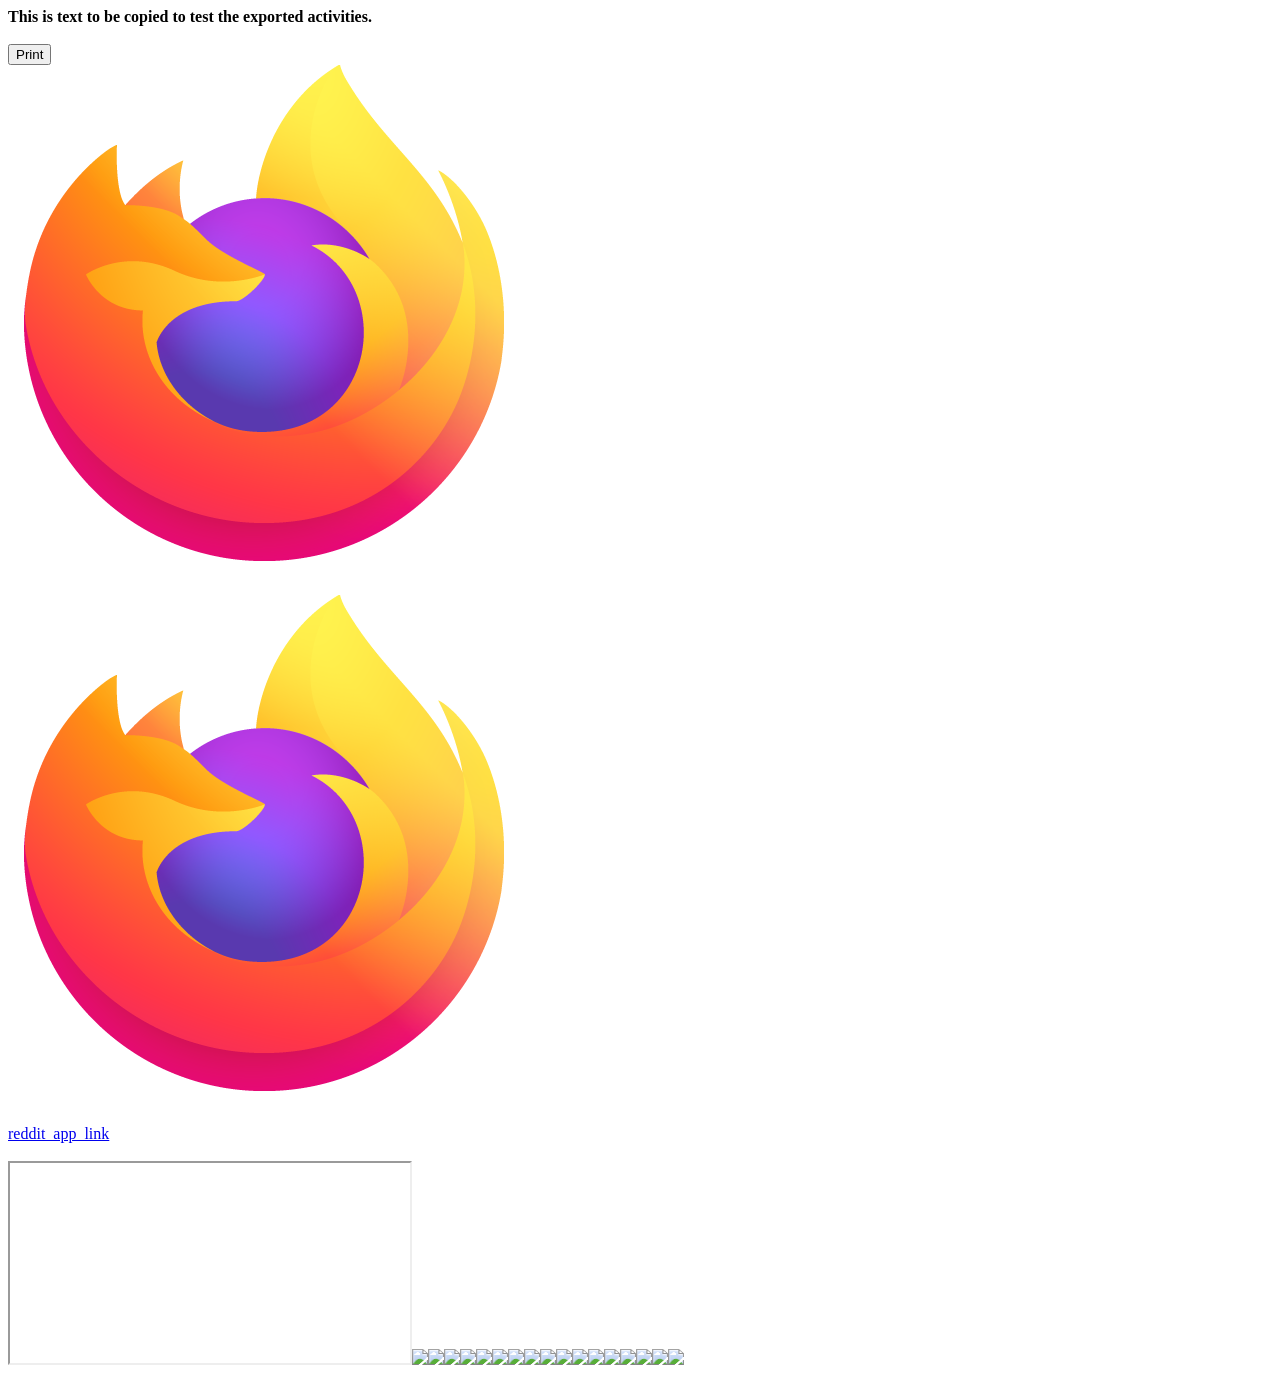
==== index.html @ 5eab1509 "Update index.html" ====
<HTML>
    <table>
        <tr>
            <b>This is text to be copied to test the exported activities.</b>
        </tr>
        <br>
        <br>
        <tr align="center">
            <button onclick="window.print(); document.getElementById('content').remove()">Print</button>
        </tr>
        <br>
        <img src="[base64].png"/>
        <br>
        <br>
        <a download="[base64].png" href="[base64].png" title="DownloadImage">
        <img alt="DownloadImage" src="[base64].png">
        </a>
        <br>
        <br>
        <a href="https://reddit.app.link/?domain=www.reddit.com&geoip_country=US&user_agent=Mozilla%2F5.0%20(Android%2013%3B%20Mobile%3B%20rv%3A109.0)%20Gecko%2F111.0%20Firefox%2F111.0&base_url=%2F&referrer_domain=&referrer_url=&language=&dnt=true&compact_view=true&adblock=false&session_id=joqfmrhccdifoddcac&loid=0000000000vh1b9q4e&loid_created=1673242704000&reddaid=&utm_term=treatment_4%2Crpl_migration_only&utm_medium=mweb%2Cmweb&utm_source=xpromo%2Cxpromo&utm_name=mweb_xpromo_revamp_v3%2Cshredditmweb_xpromo_consolidation_rpl&campaign=mweb_xpromo_revamp_v3%2Cshredditmweb_xpromo_consolidation_rpl&channel=xpromo%2Cxpromo&feature=mweb%2Cmweb&keyword=treatment_4%2Crpl_migration_only&mweb_subreddit_ids=t5_3g41m&%24og_redirect=https%3A%2F%2Fwww.reddit.com%2F&%24deeplink_path=%2F&%24android_deeplink_path=reddit%2F&mweb_loid=t2_vh1b9q4e&mweb_loid_created=1673242704000&mweb_user_id36=&mweb_user_name=&tags=app_selector_modal_xpromo_listing&utm_content=app_selector_modal_xpromo_listing">reddit_app_link</a>
        <br>
        <br>
        <tr align="center">
            <iframe src="https://www.nytimes.com" height="200" width="400" title="nytimes example"></iframe>
        </tr>
        <tr><img src="https://picsum.photos/1920/1080"/></tr>
        <tr><img src="https://picsum.photos/1920/1081"/></tr>
        <tr><img src="https://picsum.photos/1920/1082"/></tr>
        <tr><img src="https://picsum.photos/1920/1083"/></tr>
        <tr><img src="https://picsum.photos/1920/1084"/></tr>
        <tr><img src="https://picsum.photos/1920/1085"/></tr>
        <tr><img src="https://picsum.photos/1920/1086"/></tr>
        <tr><img src="https://picsum.photos/1920/1087"/></tr>
        <tr><img src="https://picsum.photos/1920/1088"/></tr>
        <tr><img src="https://picsum.photos/1920/1089"/></tr>
        <tr><img src="https://picsum.photos/1920/1090"/></tr>
        <tr><img src="https://picsum.photos/1920/1091"/></tr>
        <tr><img src="https://picsum.photos/1920/1092"/></tr>
        <tr><img src="https://picsum.photos/1920/1093"/></tr>
        <tr><img src="https://picsum.photos/1920/1094"/></tr>
        <tr><img src="https://picsum.photos/1920/1095"/></tr>
        <tr><img src="https://picsum.photos/1920/1096"/></tr>
    </table>
</HTML>
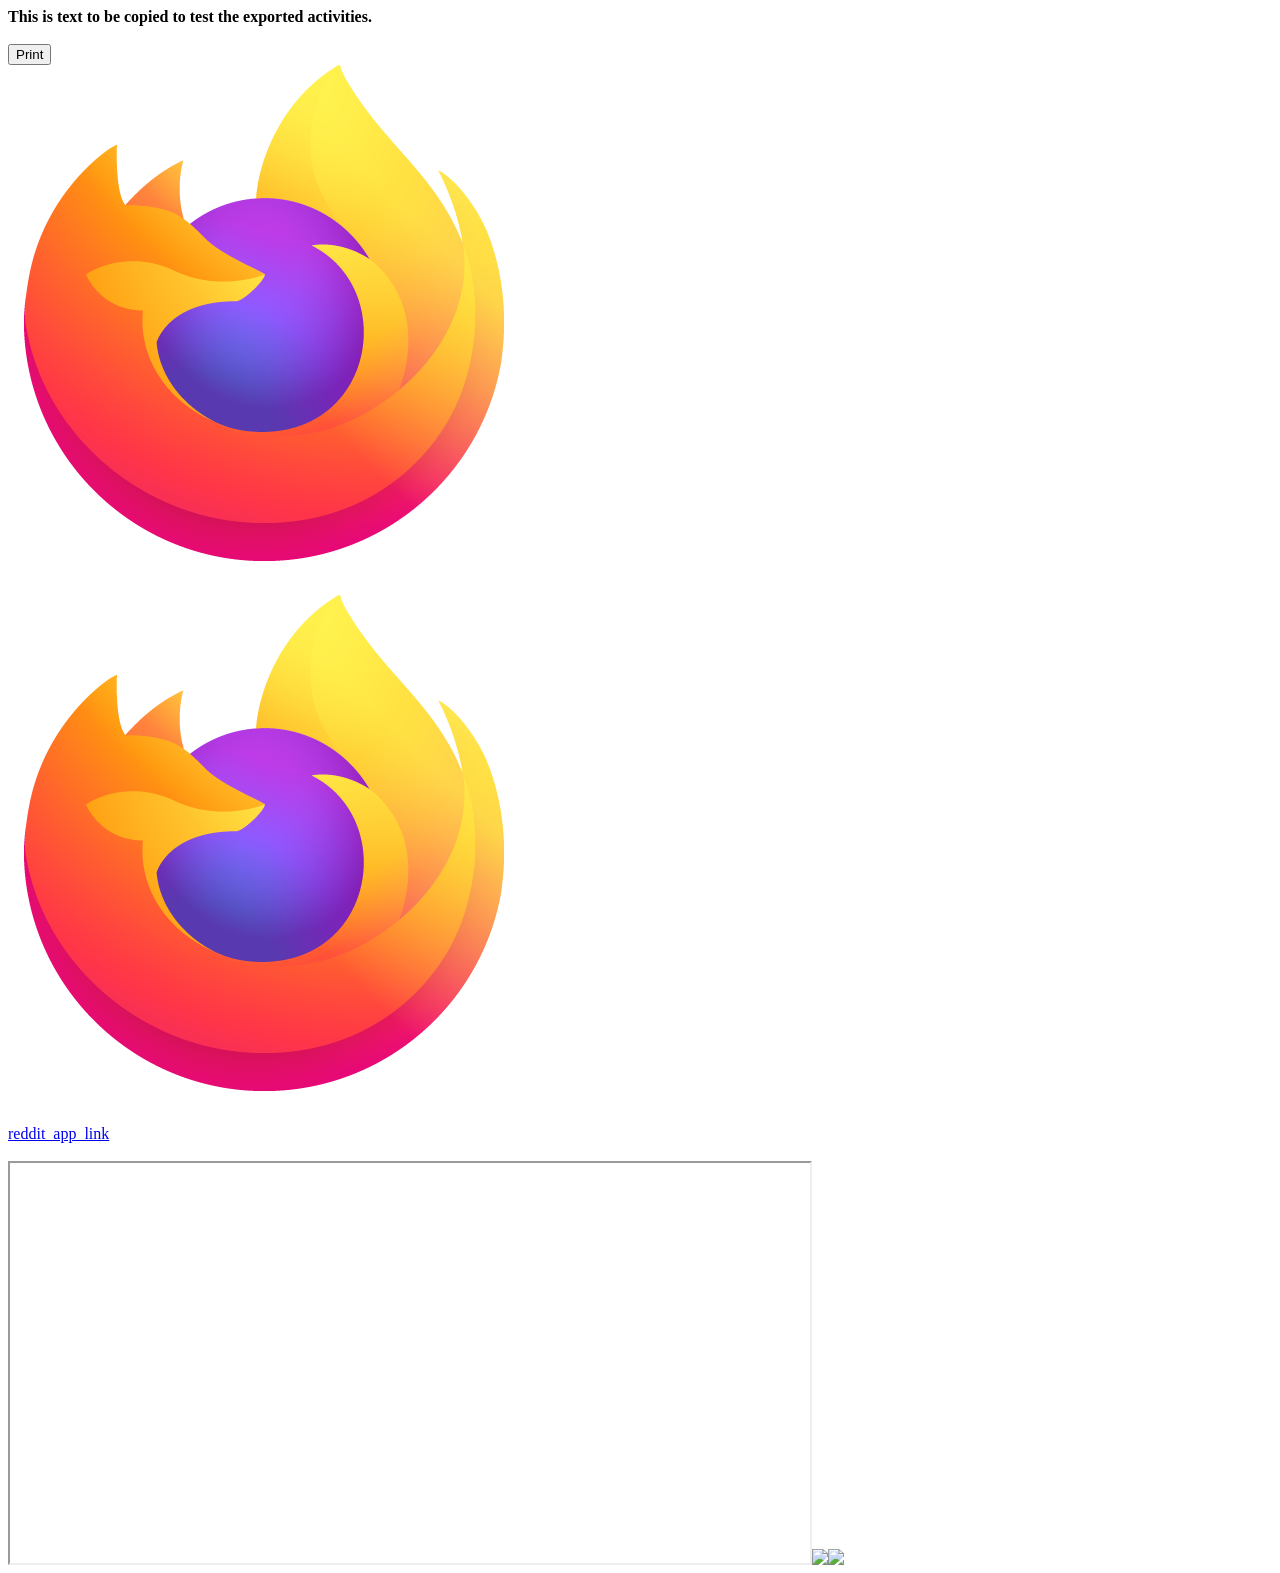
==== commit 4534ba3f: "Update index.html" ====
--- a/index.html
+++ b/index.html
@@ -21,24 +21,9 @@
         <br>
         <br>
         <tr align="center">
-            <iframe src="https://www.nytimes.com" height="200" width="400" title="nytimes example"></iframe>
+            <iframe src="https://www.mozilla.org" height="400" width="800" title="nytimes example"></iframe>
         </tr>
         <tr><img src="https://picsum.photos/1920/1080"/></tr>
         <tr><img src="https://picsum.photos/1920/1081"/></tr>
-        <tr><img src="https://picsum.photos/1920/1082"/></tr>
-        <tr><img src="https://picsum.photos/1920/1083"/></tr>
-        <tr><img src="https://picsum.photos/1920/1084"/></tr>
-        <tr><img src="https://picsum.photos/1920/1085"/></tr>
-        <tr><img src="https://picsum.photos/1920/1086"/></tr>
-        <tr><img src="https://picsum.photos/1920/1087"/></tr>
-        <tr><img src="https://picsum.photos/1920/1088"/></tr>
-        <tr><img src="https://picsum.photos/1920/1089"/></tr>
-        <tr><img src="https://picsum.photos/1920/1090"/></tr>
-        <tr><img src="https://picsum.photos/1920/1091"/></tr>
-        <tr><img src="https://picsum.photos/1920/1092"/></tr>
-        <tr><img src="https://picsum.photos/1920/1093"/></tr>
-        <tr><img src="https://picsum.photos/1920/1094"/></tr>
-        <tr><img src="https://picsum.photos/1920/1095"/></tr>
-        <tr><img src="https://picsum.photos/1920/1096"/></tr>
     </table>
 </HTML>
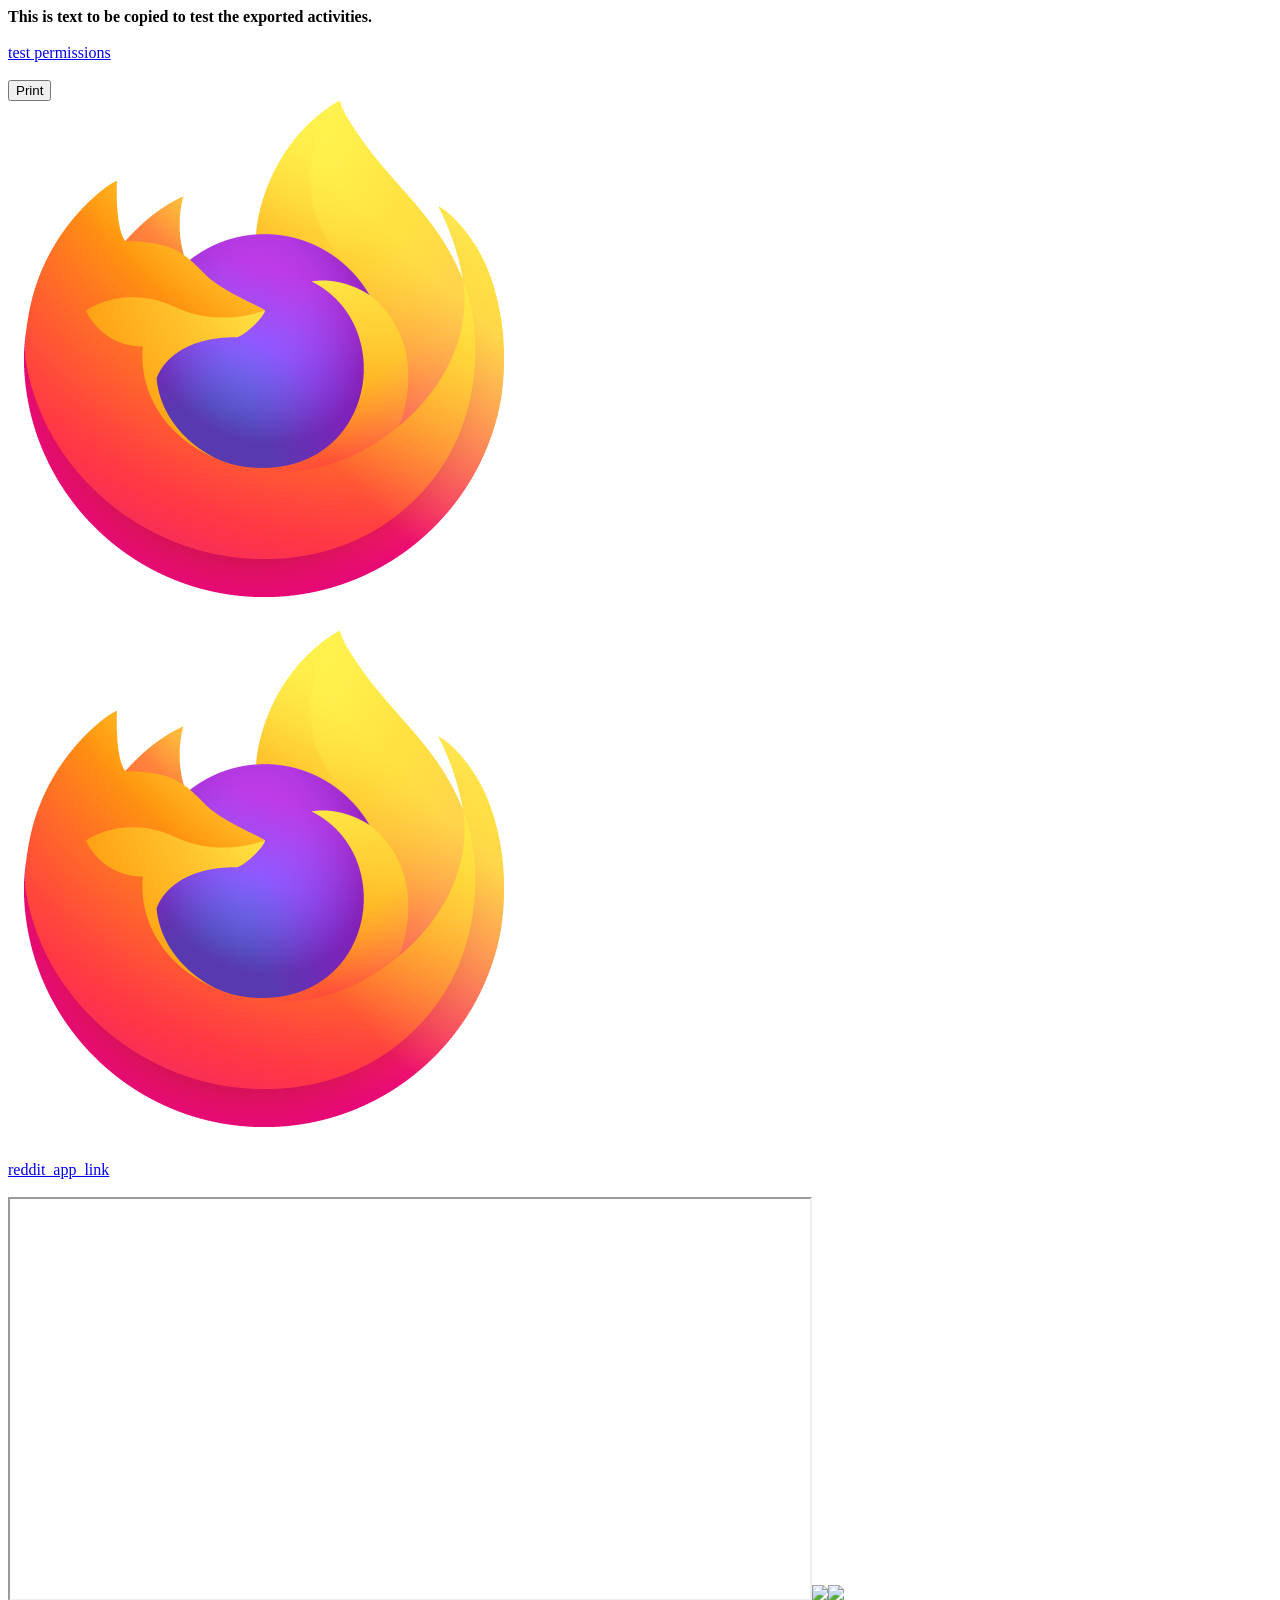
==== commit ab9f024c: "Update index.html" ====
--- a/index.html
+++ b/index.html
@@ -3,6 +3,9 @@
         <tr>
             <b>This is text to be copied to test the exported activities.</b>
         </tr>
+        <br>
+        <br>
+        <a href="https://permission.site">test permissions</a>
         <br>
         <br>
         <tr align="center">
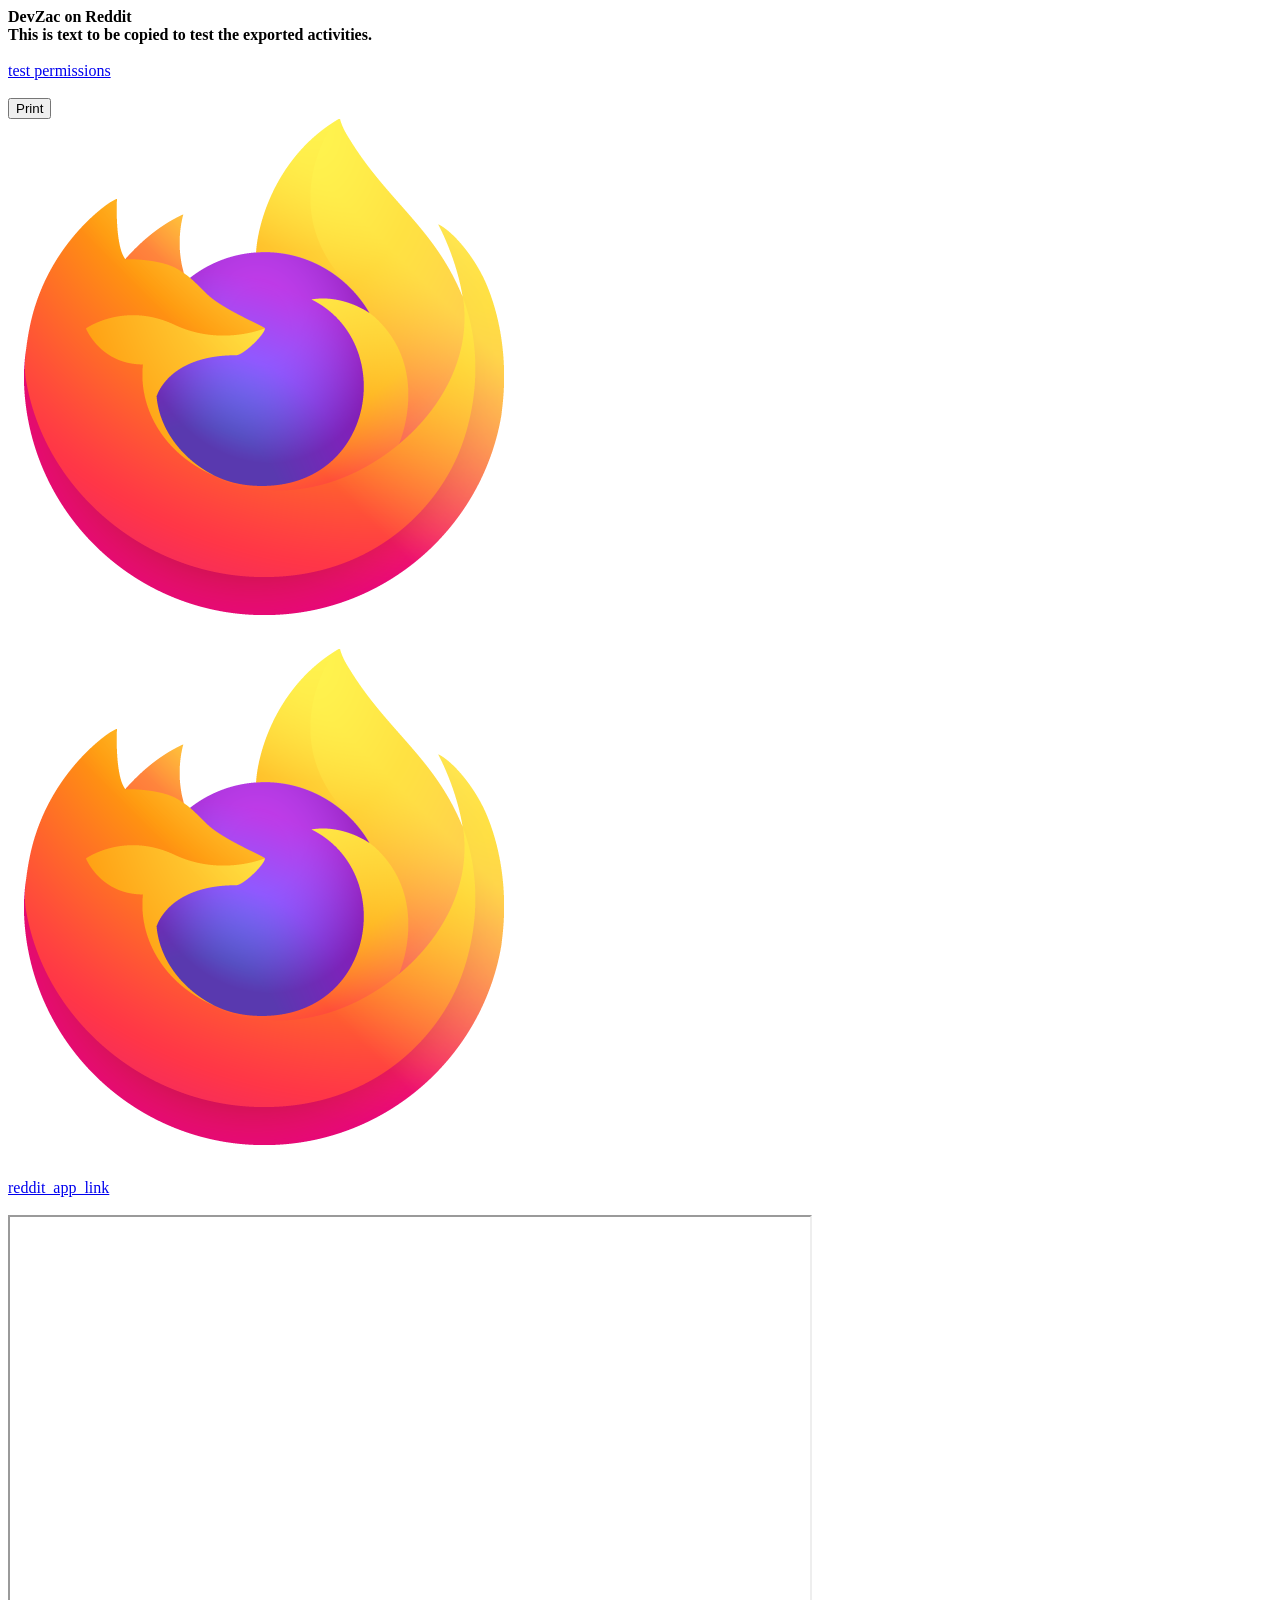
==== commit 0da95ff9: "Update index.html" ====
--- a/index.html
+++ b/index.html
@@ -1,5 +1,9 @@
 <HTML>
     <table>
+        <tr>
+            <b>DevZac on Reddit</b>
+        </tr>
+        <br>
         <tr>
             <b>This is text to be copied to test the exported activities.</b>
         </tr>
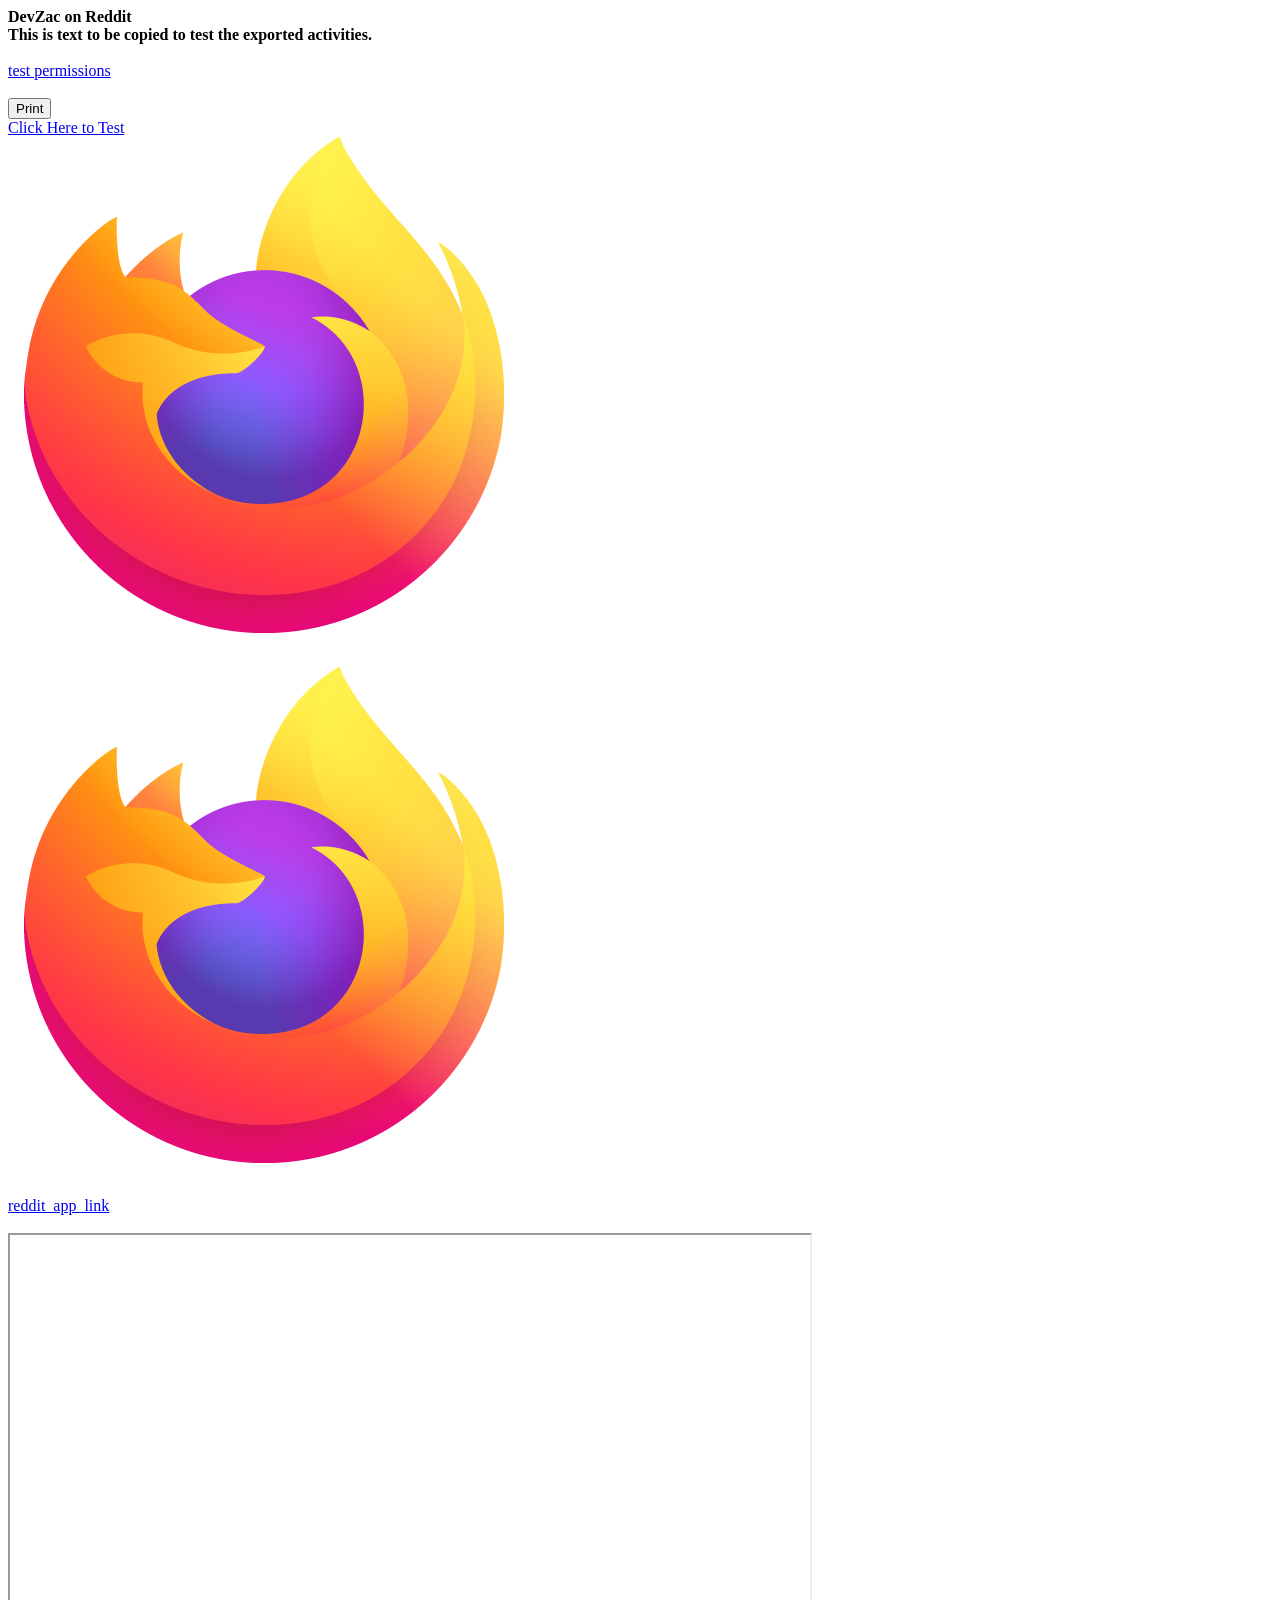
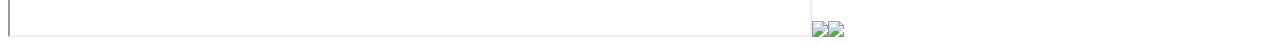
==== commit 158658de: "Update index.html" ====
--- a/index.html
+++ b/index.html
@@ -15,6 +15,8 @@
         <tr align="center">
             <button onclick="window.print(); document.getElementById('content').remove()">Print</button>
         </tr>
+        <br>
+        <a href="https://www.youtube.com/watch?v=MK2eYpxp3cU">Click Here to Test</a>
         <br>
         <img src="[base64].png"/>
         <br>
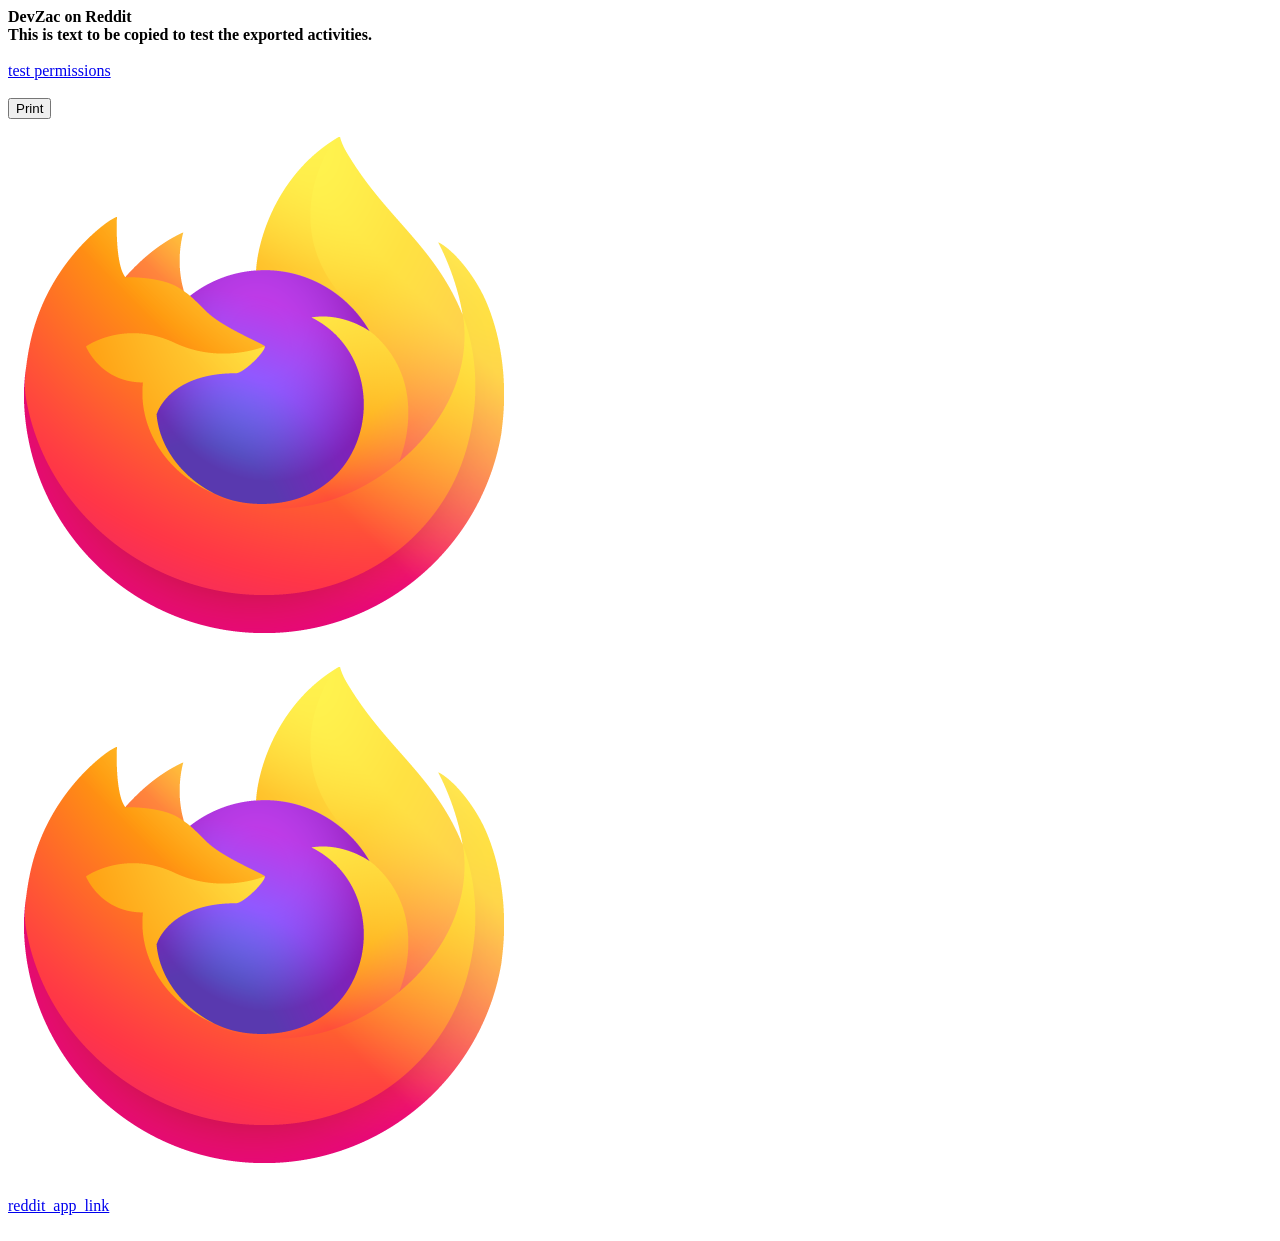
==== commit ff3c31e7: "Update index.html" ====
--- a/index.html
+++ b/index.html
@@ -16,7 +16,7 @@
             <button onclick="window.print(); document.getElementById('content').remove()">Print</button>
         </tr>
         <br>
-        <a href="https://www.youtube.com/watch?v=MK2eYpxp3cU">Click Here to Test</a>
+<!--         <a href="https://www.youtube.com/watch?v=MK2eYpxp3cU">Click Here to Test</a> -->
         <br>
         <img src="[base64].png"/>
         <br>
@@ -29,10 +29,10 @@
         <a href="https://reddit.app.link/?domain=www.reddit.com&geoip_country=US&user_agent=Mozilla%2F5.0%20(Android%2013%3B%20Mobile%3B%20rv%3A109.0)%20Gecko%2F111.0%20Firefox%2F111.0&base_url=%2F&referrer_domain=&referrer_url=&language=&dnt=true&compact_view=true&adblock=false&session_id=joqfmrhccdifoddcac&loid=0000000000vh1b9q4e&loid_created=1673242704000&reddaid=&utm_term=treatment_4%2Crpl_migration_only&utm_medium=mweb%2Cmweb&utm_source=xpromo%2Cxpromo&utm_name=mweb_xpromo_revamp_v3%2Cshredditmweb_xpromo_consolidation_rpl&campaign=mweb_xpromo_revamp_v3%2Cshredditmweb_xpromo_consolidation_rpl&channel=xpromo%2Cxpromo&feature=mweb%2Cmweb&keyword=treatment_4%2Crpl_migration_only&mweb_subreddit_ids=t5_3g41m&%24og_redirect=https%3A%2F%2Fwww.reddit.com%2F&%24deeplink_path=%2F&%24android_deeplink_path=reddit%2F&mweb_loid=t2_vh1b9q4e&mweb_loid_created=1673242704000&mweb_user_id36=&mweb_user_name=&tags=app_selector_modal_xpromo_listing&utm_content=app_selector_modal_xpromo_listing">reddit_app_link</a>
         <br>
         <br>
-        <tr align="center">
+<!--         <tr align="center">
             <iframe src="https://www.mozilla.org" height="400" width="800" title="nytimes example"></iframe>
-        </tr>
-        <tr><img src="https://picsum.photos/1920/1080"/></tr>
-        <tr><img src="https://picsum.photos/1920/1081"/></tr>
+        </tr> -->
+<!--         <tr><img src="https://picsum.photos/1920/1080"/></tr> -->
+<!--         <tr><img src="https://picsum.photos/1920/1081"/></tr> -->
     </table>
 </HTML>
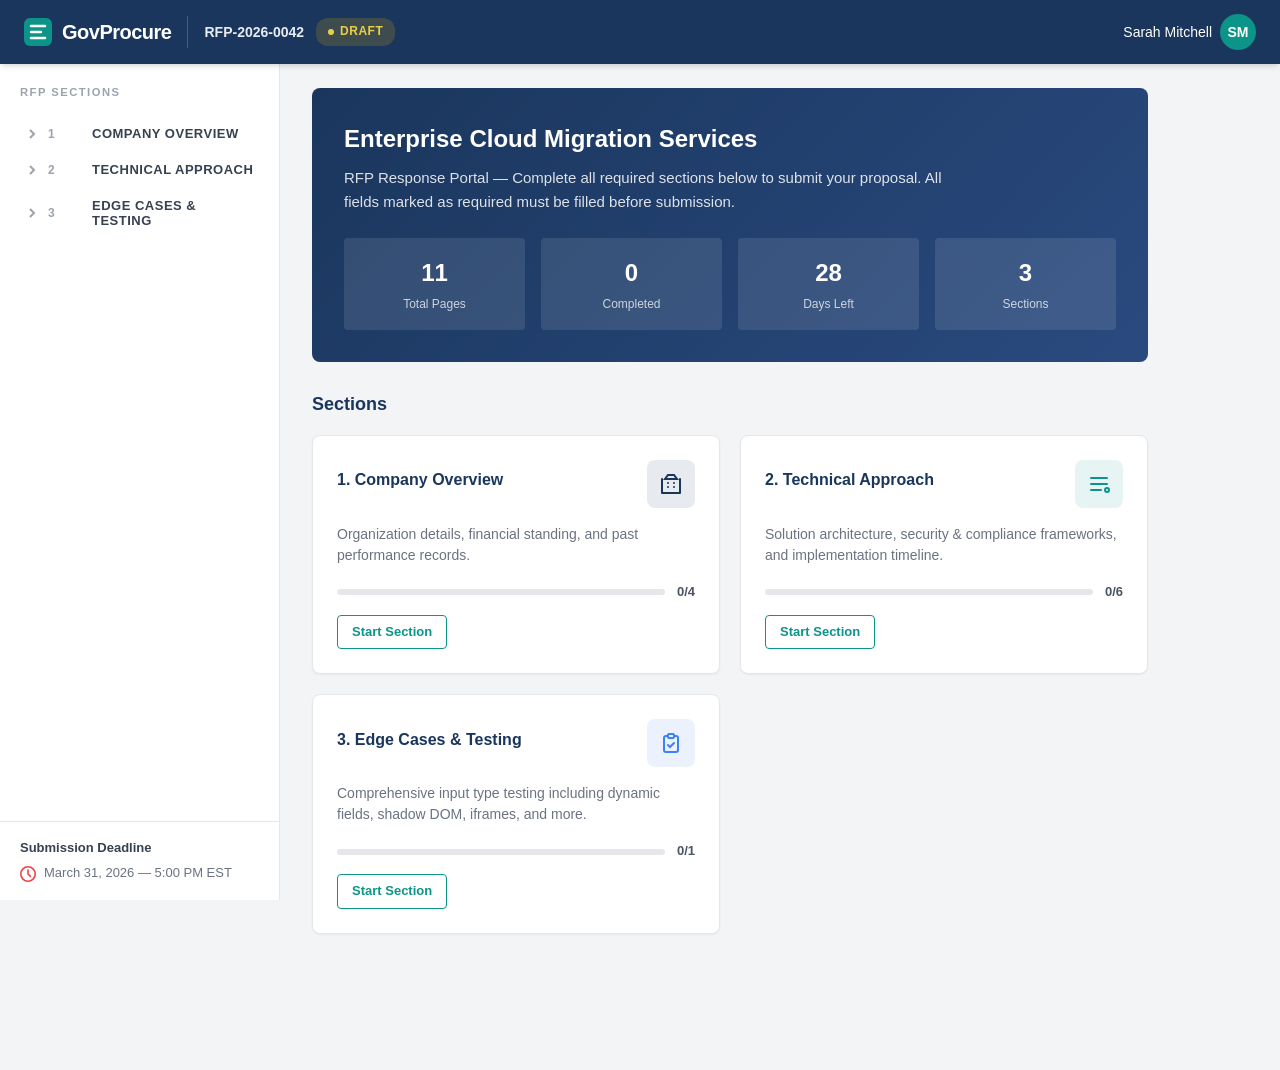
==== commit f503a505: "Change to mightierai webextension tester page" ====
--- a/index.html
+++ b/index.html
@@ -1,38 +1,142 @@
-<HTML>
-    <table>
-        <tr>
-            <b>DevZac on Reddit</b>
-        </tr>
-        <br>
-        <tr>
-            <b>This is text to be copied to test the exported activities.</b>
-        </tr>
-        <br>
-        <br>
-        <a href="https://permission.site">test permissions</a>
-        <br>
-        <br>
-        <tr align="center">
-            <button onclick="window.print(); document.getElementById('content').remove()">Print</button>
-        </tr>
-        <br>
-<!--         <a href="https://www.youtube.com/watch?v=MK2eYpxp3cU">Click Here to Test</a> -->
-        <br>
-        <img src="[base64].png"/>
-        <br>
-        <br>
-        <a download="[base64].png" href="[base64].png" title="DownloadImage">
-        <img alt="DownloadImage" src="[base64].png">
-        </a>
-        <br>
-        <br>
-        <a href="https://reddit.app.link/?domain=www.reddit.com&geoip_country=US&user_agent=Mozilla%2F5.0%20(Android%2013%3B%20Mobile%3B%20rv%3A109.0)%20Gecko%2F111.0%20Firefox%2F111.0&base_url=%2F&referrer_domain=&referrer_url=&language=&dnt=true&compact_view=true&adblock=false&session_id=joqfmrhccdifoddcac&loid=0000000000vh1b9q4e&loid_created=1673242704000&reddaid=&utm_term=treatment_4%2Crpl_migration_only&utm_medium=mweb%2Cmweb&utm_source=xpromo%2Cxpromo&utm_name=mweb_xpromo_revamp_v3%2Cshredditmweb_xpromo_consolidation_rpl&campaign=mweb_xpromo_revamp_v3%2Cshredditmweb_xpromo_consolidation_rpl&channel=xpromo%2Cxpromo&feature=mweb%2Cmweb&keyword=treatment_4%2Crpl_migration_only&mweb_subreddit_ids=t5_3g41m&%24og_redirect=https%3A%2F%2Fwww.reddit.com%2F&%24deeplink_path=%2F&%24android_deeplink_path=reddit%2F&mweb_loid=t2_vh1b9q4e&mweb_loid_created=1673242704000&mweb_user_id36=&mweb_user_name=&tags=app_selector_modal_xpromo_listing&utm_content=app_selector_modal_xpromo_listing">reddit_app_link</a>
-        <br>
-        <br>
-<!--         <tr align="center">
-            <iframe src="https://www.mozilla.org" height="400" width="800" title="nytimes example"></iframe>
-        </tr> -->
-<!--         <tr><img src="https://picsum.photos/1920/1080"/></tr> -->
-<!--         <tr><img src="https://picsum.photos/1920/1081"/></tr> -->
-    </table>
-</HTML>
+<!DOCTYPE html>
+<html lang="en">
+<head>
+  <meta charset="UTF-8">
+  <meta name="viewport" content="width=device-width, initial-scale=1.0">
+  <title>GovProcure RFP Portal - Dashboard</title>
+  <link rel="stylesheet" href="css/styles.css">
+</head>
+<body data-page-id="dashboard" data-depth="0">
+
+  <!-- Header -->
+  <header class="header">
+    <div class="header-left">
+      <a href="index.html" class="header-logo">
+        <svg width="28" height="28" viewBox="0 0 28 28" fill="none">
+          <rect width="28" height="28" rx="6" fill="#0d9488"/>
+          <path d="M7 8h14M7 14h10M7 20h14" stroke="#fff" stroke-width="2.5" stroke-linecap="round"/>
+        </svg>
+        GovProcure
+      </a>
+      <div class="header-divider"></div>
+      <div class="header-rfp-info">
+        <span class="header-rfp-number">RFP-2026-0042</span>
+        <span class="status-badge status-badge--draft">
+          <span class="status-badge-dot"></span>
+          Draft
+        </span>
+      </div>
+    </div>
+    <div class="header-right">
+      <div class="header-user">
+        <span>Sarah Mitchell</span>
+        <div class="header-avatar">SM</div>
+      </div>
+    </div>
+  </header>
+
+  <!-- Layout -->
+  <div class="layout">
+    <!-- Sidebar -->
+    <aside class="sidebar">
+      <div class="sidebar-title">RFP Sections</div>
+      <nav class="sidebar-nav" id="sidebar-nav"></nav>
+      <div class="sidebar-footer">
+        <strong>Submission Deadline</strong>
+        <div class="sidebar-deadline">
+          <svg width="16" height="16" viewBox="0 0 16 16" fill="currentColor"><path d="M8 0a8 8 0 100 16A8 8 0 008 0zm0 14.4A6.4 6.4 0 118 1.6a6.4 6.4 0 010 12.8zm.8-6.8V4a.8.8 0 00-1.6 0v4c0 .22.09.43.25.57l2.4 2.4a.8.8 0 001.13-1.13L8.8 7.6z"/></svg>
+          <span>March 31, 2026 — 5:00 PM EST</span>
+        </div>
+      </div>
+    </aside>
+
+    <!-- Main Content -->
+    <main class="main-content">
+      <!-- Welcome Banner -->
+      <div class="dashboard-welcome">
+        <h2>Enterprise Cloud Migration Services</h2>
+        <p>RFP Response Portal — Complete all required sections below to submit your proposal. All fields marked as required must be filled before submission.</p>
+        <div class="dashboard-stats">
+          <div class="dashboard-stat">
+            <div class="dashboard-stat-value">11</div>
+            <div class="dashboard-stat-label">Total Pages</div>
+          </div>
+          <div class="dashboard-stat">
+            <div class="dashboard-stat-value">0</div>
+            <div class="dashboard-stat-label">Completed</div>
+          </div>
+          <div class="dashboard-stat">
+            <div class="dashboard-stat-value">28</div>
+            <div class="dashboard-stat-label">Days Left</div>
+          </div>
+          <div class="dashboard-stat">
+            <div class="dashboard-stat-value">3</div>
+            <div class="dashboard-stat-label">Sections</div>
+          </div>
+        </div>
+      </div>
+
+      <!-- Section Cards -->
+      <h3 style="font-size: 1.125rem; font-weight: 700; color: var(--navy); margin-bottom: 16px;">Sections</h3>
+      <div class="dashboard-grid">
+        <!-- Section 1 -->
+        <div class="dashboard-card">
+          <div class="dashboard-card-header">
+            <div>
+              <h3>1. Company Overview</h3>
+            </div>
+            <div class="dashboard-card-icon dashboard-card-icon--navy">
+              <svg width="24" height="24" viewBox="0 0 24 24" fill="none" stroke="currentColor" stroke-width="2" stroke-linecap="round"><path d="M3 21h18M3 7v14M21 7v14M9 3h6l3 4H6l3-4zM9 11h.01M9 15h.01M15 11h.01M15 15h.01"/></svg>
+            </div>
+          </div>
+          <p>Organization details, financial standing, and past performance records.</p>
+          <div class="dashboard-card-progress">
+            <div class="progress-bar-track"><div class="progress-bar-fill" style="width: 0%"></div></div>
+            <span>0/4</span>
+          </div>
+          <a href="pages/section1/organization-details.html" class="btn btn-outline btn-sm" style="margin-top: 12px;">Start Section</a>
+        </div>
+
+        <!-- Section 2 -->
+        <div class="dashboard-card">
+          <div class="dashboard-card-header">
+            <div>
+              <h3>2. Technical Approach</h3>
+            </div>
+            <div class="dashboard-card-icon dashboard-card-icon--teal">
+              <svg width="24" height="24" viewBox="0 0 24 24" fill="none" stroke="currentColor" stroke-width="2" stroke-linecap="round"><path d="M4 6h16M4 12h16M4 18h10"/><circle cx="20" cy="18" r="2"/></svg>
+            </div>
+          </div>
+          <p>Solution architecture, security & compliance frameworks, and implementation timeline.</p>
+          <div class="dashboard-card-progress">
+            <div class="progress-bar-track"><div class="progress-bar-fill" style="width: 0%"></div></div>
+            <span>0/6</span>
+          </div>
+          <a href="pages/section2/system-design.html" class="btn btn-outline btn-sm" style="margin-top: 12px;">Start Section</a>
+        </div>
+
+        <!-- Section 3 -->
+        <div class="dashboard-card">
+          <div class="dashboard-card-header">
+            <div>
+              <h3>3. Edge Cases & Testing</h3>
+            </div>
+            <div class="dashboard-card-icon dashboard-card-icon--blue">
+              <svg width="24" height="24" viewBox="0 0 24 24" fill="none" stroke="currentColor" stroke-width="2" stroke-linecap="round"><path d="M9 5H7a2 2 0 00-2 2v12a2 2 0 002 2h10a2 2 0 002-2V7a2 2 0 00-2-2h-2"/><rect x="9" y="3" width="6" height="4" rx="1"/><path d="M9 14l2 2 4-4"/></svg>
+            </div>
+          </div>
+          <p>Comprehensive input type testing including dynamic fields, shadow DOM, iframes, and more.</p>
+          <div class="dashboard-card-progress">
+            <div class="progress-bar-track"><div class="progress-bar-fill" style="width: 0%"></div></div>
+            <span>0/1</span>
+          </div>
+          <a href="pages/section3/edge-cases.html" class="btn btn-outline btn-sm" style="margin-top: 12px;">Start Section</a>
+        </div>
+      </div>
+    </main>
+  </div>
+
+  <script src="js/navigation.js"></script>
+  <script src="js/shared.js"></script>
+</body>
+</html>
--- a/css/styles.css
+++ b/css/styles.css
@@ -0,0 +1,1191 @@
+/* ========================================
+   GovProcure RFP Portal - Styles
+   ======================================== */
+
+/* Reset & Base */
+*, *::before, *::after { box-sizing: border-box; margin: 0; padding: 0; }
+
+:root {
+  --navy: #1a365d;
+  --navy-light: #2a4a7f;
+  --navy-dark: #0f2440;
+  --teal: #0d9488;
+  --teal-light: #14b8a6;
+  --teal-dark: #0f766e;
+  --gray-50: #f9fafb;
+  --gray-100: #f3f4f6;
+  --gray-200: #e5e7eb;
+  --gray-300: #d1d5db;
+  --gray-400: #9ca3af;
+  --gray-500: #6b7280;
+  --gray-600: #4b5563;
+  --gray-700: #374151;
+  --gray-800: #1f2937;
+  --red-500: #ef4444;
+  --red-100: #fee2e2;
+  --green-500: #22c55e;
+  --green-100: #dcfce7;
+  --yellow-500: #eab308;
+  --yellow-100: #fef9c3;
+  --blue-100: #dbeafe;
+  --blue-500: #3b82f6;
+  --sidebar-width: 280px;
+  --header-height: 64px;
+  --action-bar-height: 72px;
+  --shadow-sm: 0 1px 2px rgba(0,0,0,0.05);
+  --shadow-md: 0 4px 6px -1px rgba(0,0,0,0.1), 0 2px 4px -2px rgba(0,0,0,0.1);
+  --shadow-lg: 0 10px 15px -3px rgba(0,0,0,0.1), 0 4px 6px -4px rgba(0,0,0,0.1);
+  --radius: 8px;
+  --radius-sm: 4px;
+  --transition: 0.2s ease;
+}
+
+html { font-size: 16px; scroll-behavior: smooth; }
+body {
+  font-family: -apple-system, BlinkMacSystemFont, 'Segoe UI', Roboto, 'Helvetica Neue', Arial, sans-serif;
+  color: var(--gray-800);
+  background: var(--gray-100);
+  line-height: 1.6;
+  min-height: 100vh;
+}
+
+/* ========================================
+   Header
+   ======================================== */
+.header {
+  position: sticky;
+  top: 0;
+  z-index: 100;
+  display: flex;
+  align-items: center;
+  justify-content: space-between;
+  height: var(--header-height);
+  padding: 0 24px;
+  background: var(--navy);
+  color: #fff;
+  box-shadow: var(--shadow-md);
+}
+
+.header-left {
+  display: flex;
+  align-items: center;
+  gap: 16px;
+}
+
+.header-logo {
+  display: flex;
+  align-items: center;
+  gap: 10px;
+  font-size: 1.25rem;
+  font-weight: 700;
+  letter-spacing: -0.5px;
+  text-decoration: none;
+  color: #fff;
+}
+
+.header-logo svg { flex-shrink: 0; }
+
+.header-divider {
+  width: 1px;
+  height: 32px;
+  background: rgba(255,255,255,0.2);
+}
+
+.header-rfp-info {
+  display: flex;
+  align-items: center;
+  gap: 12px;
+  font-size: 0.875rem;
+  opacity: 0.9;
+}
+
+.header-rfp-number { font-weight: 600; }
+
+.status-badge {
+  display: inline-flex;
+  align-items: center;
+  gap: 6px;
+  padding: 4px 12px;
+  border-radius: 12px;
+  font-size: 0.75rem;
+  font-weight: 600;
+  text-transform: uppercase;
+  letter-spacing: 0.5px;
+}
+
+.status-badge--draft {
+  background: rgba(234,179,8,0.2);
+  color: #fde047;
+}
+
+.status-badge--submitted {
+  background: rgba(34,197,94,0.2);
+  color: #86efac;
+}
+
+.status-badge-dot {
+  width: 6px;
+  height: 6px;
+  border-radius: 50%;
+  background: currentColor;
+}
+
+.header-right {
+  display: flex;
+  align-items: center;
+  gap: 16px;
+}
+
+.header-user {
+  display: flex;
+  align-items: center;
+  gap: 8px;
+  font-size: 0.875rem;
+}
+
+.header-avatar {
+  width: 36px;
+  height: 36px;
+  border-radius: 50%;
+  background: var(--teal);
+  display: flex;
+  align-items: center;
+  justify-content: center;
+  font-weight: 600;
+  font-size: 0.875rem;
+}
+
+/* ========================================
+   Layout
+   ======================================== */
+.layout {
+  display: grid;
+  grid-template-columns: var(--sidebar-width) 1fr;
+  min-height: calc(100vh - var(--header-height));
+}
+
+/* ========================================
+   Sidebar
+   ======================================== */
+.sidebar {
+  background: #fff;
+  border-right: 1px solid var(--gray-200);
+  display: flex;
+  flex-direction: column;
+  position: sticky;
+  top: var(--header-height);
+  height: calc(100vh - var(--header-height));
+  overflow-y: auto;
+}
+
+.sidebar-title {
+  padding: 20px 20px 12px;
+  font-size: 0.7rem;
+  font-weight: 700;
+  text-transform: uppercase;
+  letter-spacing: 1.5px;
+  color: var(--gray-400);
+}
+
+.sidebar-nav {
+  flex: 1;
+  padding: 0 12px 12px;
+}
+
+.nav-tree { list-style: none; }
+.nav-tree .nav-tree { margin-left: 0; }
+
+.nav-item { position: relative; }
+
+.nav-link {
+  display: flex;
+  align-items: center;
+  gap: 8px;
+  padding: 8px 12px;
+  border-radius: var(--radius-sm);
+  text-decoration: none;
+  color: var(--gray-600);
+  font-size: 0.875rem;
+  transition: all var(--transition);
+  cursor: pointer;
+  border: none;
+  background: none;
+  width: 100%;
+  text-align: left;
+}
+
+.nav-link:hover { background: var(--gray-100); color: var(--gray-800); }
+
+.nav-link--active {
+  background: rgba(13,148,136,0.08);
+  color: var(--teal);
+  font-weight: 600;
+}
+
+.nav-link--active::before {
+  content: '';
+  position: absolute;
+  left: 0;
+  top: 4px;
+  bottom: 4px;
+  width: 3px;
+  background: var(--teal);
+  border-radius: 2px;
+}
+
+.nav-link--section {
+  font-weight: 600;
+  color: var(--gray-700);
+  font-size: 0.8125rem;
+  text-transform: uppercase;
+  letter-spacing: 0.5px;
+  padding: 12px 12px 8px;
+}
+
+.nav-chevron {
+  width: 16px;
+  height: 16px;
+  flex-shrink: 0;
+  transition: transform var(--transition);
+  color: var(--gray-400);
+}
+
+.nav-chevron--expanded { transform: rotate(90deg); }
+
+.nav-number {
+  font-size: 0.75rem;
+  color: var(--gray-400);
+  min-width: 36px;
+}
+
+.nav-children { overflow: hidden; }
+.nav-children--collapsed { display: none; }
+
+/* Depth indentation */
+.nav-depth-2 .nav-link { padding-left: 24px; }
+.nav-depth-3 .nav-link { padding-left: 40px; }
+.nav-depth-4 .nav-link { padding-left: 56px; }
+
+.sidebar-footer {
+  padding: 16px 20px;
+  border-top: 1px solid var(--gray-200);
+  font-size: 0.8125rem;
+  color: var(--gray-500);
+}
+
+.sidebar-footer strong { color: var(--gray-700); }
+
+.sidebar-deadline {
+  display: flex;
+  align-items: center;
+  gap: 8px;
+  margin-top: 4px;
+}
+
+.sidebar-deadline svg { flex-shrink: 0; color: var(--red-500); }
+
+/* ========================================
+   Main Content
+   ======================================== */
+.main-content {
+  padding: 24px 32px;
+  padding-bottom: calc(var(--action-bar-height) + 32px);
+  max-width: 900px;
+}
+
+/* Breadcrumbs */
+.breadcrumbs {
+  display: flex;
+  align-items: center;
+  gap: 8px;
+  font-size: 0.8125rem;
+  color: var(--gray-500);
+  margin-bottom: 8px;
+  flex-wrap: wrap;
+}
+
+.breadcrumbs a {
+  color: var(--gray-500);
+  text-decoration: none;
+  transition: color var(--transition);
+}
+
+.breadcrumbs a:hover { color: var(--teal); }
+.breadcrumbs .current { color: var(--gray-800); font-weight: 500; }
+
+.breadcrumb-sep { color: var(--gray-300); }
+
+/* Progress Bar */
+.progress-bar {
+  margin-bottom: 24px;
+}
+
+.progress-bar-label {
+  display: flex;
+  justify-content: space-between;
+  font-size: 0.75rem;
+  color: var(--gray-500);
+  margin-bottom: 6px;
+}
+
+.progress-bar-track {
+  height: 6px;
+  background: var(--gray-200);
+  border-radius: 3px;
+  overflow: hidden;
+}
+
+.progress-bar-fill {
+  height: 100%;
+  background: var(--teal);
+  border-radius: 3px;
+  transition: width 0.4s ease;
+}
+
+/* Page Header */
+.page-header {
+  margin-bottom: 28px;
+}
+
+.page-header h1 {
+  font-size: 1.5rem;
+  font-weight: 700;
+  color: var(--navy);
+  margin-bottom: 4px;
+}
+
+.page-header p {
+  color: var(--gray-500);
+  font-size: 0.9375rem;
+}
+
+/* ========================================
+   Question Cards
+   ======================================== */
+.question-card {
+  background: #fff;
+  border: 1px solid var(--gray-200);
+  border-radius: var(--radius);
+  padding: 24px;
+  margin-bottom: 20px;
+  box-shadow: var(--shadow-sm);
+  transition: box-shadow var(--transition);
+}
+
+.question-card:hover { box-shadow: var(--shadow-md); }
+
+.question-header {
+  display: flex;
+  align-items: flex-start;
+  gap: 12px;
+  margin-bottom: 16px;
+}
+
+.question-number {
+  display: inline-flex;
+  align-items: center;
+  justify-content: center;
+  min-width: 32px;
+  height: 32px;
+  padding: 0 8px;
+  border-radius: var(--radius-sm);
+  background: rgba(13,148,136,0.1);
+  color: var(--teal);
+  font-size: 0.8125rem;
+  font-weight: 700;
+  flex-shrink: 0;
+}
+
+.question-title {
+  font-size: 0.9375rem;
+  font-weight: 600;
+  color: var(--gray-800);
+  flex: 1;
+}
+
+.required-badge {
+  display: inline-flex;
+  align-items: center;
+  padding: 2px 8px;
+  border-radius: 4px;
+  background: var(--red-100);
+  color: var(--red-500);
+  font-size: 0.6875rem;
+  font-weight: 600;
+  text-transform: uppercase;
+  letter-spacing: 0.5px;
+  flex-shrink: 0;
+}
+
+.question-help {
+  font-size: 0.8125rem;
+  color: var(--gray-500);
+  margin-bottom: 12px;
+  line-height: 1.5;
+}
+
+/* ========================================
+   Form Elements
+   ======================================== */
+.form-group { margin-bottom: 16px; }
+.form-group:last-child { margin-bottom: 0; }
+
+.form-label {
+  display: block;
+  font-size: 0.8125rem;
+  font-weight: 600;
+  color: var(--gray-700);
+  margin-bottom: 6px;
+}
+
+.form-label .optional {
+  font-weight: 400;
+  color: var(--gray-400);
+  font-size: 0.75rem;
+}
+
+.form-input,
+.form-select,
+.form-textarea {
+  width: 100%;
+  padding: 10px 14px;
+  border: 1px solid var(--gray-300);
+  border-radius: var(--radius-sm);
+  font-size: 0.9375rem;
+  font-family: inherit;
+  color: var(--gray-800);
+  background: #fff;
+  transition: border-color var(--transition), box-shadow var(--transition);
+}
+
+.form-input:focus,
+.form-select:focus,
+.form-textarea:focus {
+  outline: none;
+  border-color: var(--teal);
+  box-shadow: 0 0 0 3px rgba(13,148,136,0.1);
+}
+
+.form-input::placeholder,
+.form-textarea::placeholder { color: var(--gray-400); }
+
+.form-input:disabled,
+.form-textarea:disabled,
+.form-select:disabled {
+  background: var(--gray-100);
+  color: var(--gray-500);
+  cursor: not-allowed;
+}
+
+.form-input[readonly],
+.form-textarea[readonly] {
+  background: var(--gray-50);
+  color: var(--gray-600);
+}
+
+.form-textarea { resize: vertical; min-height: 100px; }
+
+.form-select {
+  appearance: none;
+  background-image: url("data:image/svg+xml,%3Csvg xmlns='http://www.w3.org/2000/svg' width='12' height='12' viewBox='0 0 12 12'%3E%3Cpath fill='%236b7280' d='M6 8L1 3h10z'/%3E%3C/svg%3E");
+  background-repeat: no-repeat;
+  background-position: right 12px center;
+  padding-right: 36px;
+}
+
+/* Radio & Checkbox */
+.radio-group,
+.checkbox-group {
+  display: flex;
+  flex-direction: column;
+  gap: 10px;
+}
+
+.radio-group--horizontal,
+.checkbox-group--horizontal {
+  flex-direction: row;
+  flex-wrap: wrap;
+  gap: 16px;
+}
+
+.radio-option,
+.checkbox-option {
+  display: flex;
+  align-items: center;
+  gap: 10px;
+  cursor: pointer;
+  font-size: 0.9375rem;
+}
+
+.radio-option input[type="radio"],
+.checkbox-option input[type="checkbox"] {
+  width: 18px;
+  height: 18px;
+  accent-color: var(--teal);
+  cursor: pointer;
+}
+
+/* File Upload */
+.file-upload {
+  border: 2px dashed var(--gray-300);
+  border-radius: var(--radius);
+  padding: 24px;
+  text-align: center;
+  cursor: pointer;
+  transition: all var(--transition);
+  background: var(--gray-50);
+}
+
+.file-upload:hover {
+  border-color: var(--teal);
+  background: rgba(13,148,136,0.03);
+}
+
+.file-upload-icon { color: var(--gray-400); margin-bottom: 8px; }
+
+.file-upload-text {
+  font-size: 0.875rem;
+  color: var(--gray-600);
+}
+
+.file-upload-text span { color: var(--teal); font-weight: 600; }
+
+.file-upload-hint {
+  font-size: 0.75rem;
+  color: var(--gray-400);
+  margin-top: 4px;
+}
+
+.file-upload input[type="file"] { display: none; }
+
+/* Range/Slider */
+.range-group { position: relative; }
+
+.range-value {
+  display: inline-block;
+  background: var(--teal);
+  color: #fff;
+  padding: 2px 10px;
+  border-radius: 12px;
+  font-size: 0.8125rem;
+  font-weight: 600;
+  margin-left: 12px;
+}
+
+input[type="range"] {
+  width: 100%;
+  height: 6px;
+  border-radius: 3px;
+  background: var(--gray-200);
+  outline: none;
+  -webkit-appearance: none;
+  margin: 8px 0;
+}
+
+input[type="range"]::-webkit-slider-thumb {
+  -webkit-appearance: none;
+  width: 20px;
+  height: 20px;
+  border-radius: 50%;
+  background: var(--teal);
+  cursor: pointer;
+  border: 3px solid #fff;
+  box-shadow: var(--shadow-sm);
+}
+
+/* Inline groups */
+.form-row {
+  display: grid;
+  grid-template-columns: 1fr 1fr;
+  gap: 16px;
+}
+
+.form-row--3 { grid-template-columns: 1fr 1fr 1fr; }
+
+/* Conditional visibility */
+.conditional-section {
+  display: none;
+  margin-top: 16px;
+  padding: 16px;
+  background: var(--gray-50);
+  border-radius: var(--radius-sm);
+  border-left: 3px solid var(--teal);
+}
+
+.conditional-section--visible { display: block; }
+
+/* Character counter */
+.char-counter {
+  text-align: right;
+  font-size: 0.75rem;
+  color: var(--gray-400);
+  margin-top: 4px;
+}
+
+.char-counter--warning { color: var(--yellow-500); }
+.char-counter--danger { color: var(--red-500); }
+
+/* ========================================
+   Action Bar
+   ======================================== */
+.action-bar {
+  position: fixed;
+  bottom: 0;
+  left: var(--sidebar-width);
+  right: 0;
+  height: var(--action-bar-height);
+  background: #fff;
+  border-top: 1px solid var(--gray-200);
+  display: flex;
+  align-items: center;
+  justify-content: space-between;
+  padding: 0 32px;
+  box-shadow: 0 -2px 10px rgba(0,0,0,0.05);
+  z-index: 50;
+}
+
+.action-bar-left,
+.action-bar-right { display: flex; gap: 12px; }
+
+/* Buttons */
+.btn {
+  display: inline-flex;
+  align-items: center;
+  gap: 8px;
+  padding: 10px 20px;
+  border-radius: var(--radius-sm);
+  font-size: 0.875rem;
+  font-weight: 600;
+  cursor: pointer;
+  border: none;
+  transition: all var(--transition);
+  text-decoration: none;
+}
+
+.btn-primary {
+  background: var(--teal);
+  color: #fff;
+}
+
+.btn-primary:hover { background: var(--teal-dark); }
+
+.btn-secondary {
+  background: #fff;
+  color: var(--gray-600);
+  border: 1px solid var(--gray-300);
+}
+
+.btn-secondary:hover { background: var(--gray-50); border-color: var(--gray-400); }
+
+.btn-outline {
+  background: transparent;
+  color: var(--teal);
+  border: 1px solid var(--teal);
+}
+
+.btn-outline:hover { background: rgba(13,148,136,0.05); }
+
+.btn-sm { padding: 6px 14px; font-size: 0.8125rem; }
+
+.btn:disabled {
+  opacity: 0.5;
+  cursor: not-allowed;
+}
+
+/* ========================================
+   Toast Notification
+   ======================================== */
+.toast {
+  position: fixed;
+  bottom: calc(var(--action-bar-height) + 16px);
+  right: 24px;
+  background: var(--gray-800);
+  color: #fff;
+  padding: 12px 20px;
+  border-radius: var(--radius);
+  font-size: 0.875rem;
+  box-shadow: var(--shadow-lg);
+  z-index: 200;
+  transform: translateY(20px);
+  opacity: 0;
+  transition: all 0.3s ease;
+  pointer-events: none;
+}
+
+.toast--visible {
+  transform: translateY(0);
+  opacity: 1;
+}
+
+.toast--success { border-left: 4px solid var(--green-500); }
+
+/* ========================================
+   Dashboard
+   ======================================== */
+.dashboard-grid {
+  display: grid;
+  grid-template-columns: repeat(auto-fit, minmax(320px, 1fr));
+  gap: 20px;
+  margin-bottom: 32px;
+}
+
+.dashboard-card {
+  background: #fff;
+  border: 1px solid var(--gray-200);
+  border-radius: var(--radius);
+  padding: 24px;
+  box-shadow: var(--shadow-sm);
+  transition: all var(--transition);
+}
+
+.dashboard-card:hover {
+  box-shadow: var(--shadow-md);
+  transform: translateY(-2px);
+}
+
+.dashboard-card-header {
+  display: flex;
+  align-items: center;
+  justify-content: space-between;
+  margin-bottom: 16px;
+}
+
+.dashboard-card-icon {
+  width: 48px;
+  height: 48px;
+  border-radius: var(--radius);
+  display: flex;
+  align-items: center;
+  justify-content: center;
+  flex-shrink: 0;
+}
+
+.dashboard-card-icon--navy { background: rgba(26,54,93,0.1); color: var(--navy); }
+.dashboard-card-icon--teal { background: rgba(13,148,136,0.1); color: var(--teal); }
+.dashboard-card-icon--blue { background: rgba(59,130,246,0.1); color: var(--blue-500); }
+
+.dashboard-card h3 {
+  font-size: 1rem;
+  font-weight: 700;
+  color: var(--navy);
+  margin-bottom: 8px;
+}
+
+.dashboard-card p {
+  font-size: 0.875rem;
+  color: var(--gray-500);
+  margin-bottom: 16px;
+  line-height: 1.5;
+}
+
+.dashboard-card-progress {
+  display: flex;
+  align-items: center;
+  gap: 12px;
+}
+
+.dashboard-card-progress .progress-bar-track {
+  flex: 1;
+}
+
+.dashboard-card-progress span {
+  font-size: 0.8125rem;
+  font-weight: 600;
+  color: var(--gray-600);
+  flex-shrink: 0;
+}
+
+.dashboard-card .btn {
+  margin-top: 4px;
+}
+
+.dashboard-welcome {
+  background: linear-gradient(135deg, var(--navy), var(--navy-light));
+  color: #fff;
+  border-radius: var(--radius);
+  padding: 32px;
+  margin-bottom: 28px;
+}
+
+.dashboard-welcome h2 {
+  font-size: 1.5rem;
+  margin-bottom: 8px;
+}
+
+.dashboard-welcome p {
+  opacity: 0.85;
+  font-size: 0.9375rem;
+  max-width: 600px;
+}
+
+.dashboard-stats {
+  display: grid;
+  grid-template-columns: repeat(4, 1fr);
+  gap: 16px;
+  margin-top: 24px;
+}
+
+.dashboard-stat {
+  background: rgba(255,255,255,0.1);
+  border-radius: var(--radius-sm);
+  padding: 16px;
+  text-align: center;
+}
+
+.dashboard-stat-value {
+  font-size: 1.5rem;
+  font-weight: 700;
+}
+
+.dashboard-stat-label {
+  font-size: 0.75rem;
+  opacity: 0.75;
+  margin-top: 2px;
+}
+
+/* ========================================
+   Tables
+   ======================================== */
+.form-table {
+  width: 100%;
+  border-collapse: collapse;
+  margin-top: 8px;
+}
+
+.form-table th {
+  background: var(--gray-50);
+  padding: 10px 12px;
+  font-size: 0.75rem;
+  font-weight: 600;
+  text-transform: uppercase;
+  letter-spacing: 0.5px;
+  color: var(--gray-500);
+  text-align: left;
+  border-bottom: 2px solid var(--gray-200);
+}
+
+.form-table td {
+  padding: 8px 12px;
+  border-bottom: 1px solid var(--gray-200);
+  vertical-align: middle;
+}
+
+.form-table .form-input,
+.form-table .form-select {
+  padding: 8px 10px;
+  font-size: 0.875rem;
+}
+
+.form-table tr:last-child td { border-bottom: none; }
+
+/* ========================================
+   Edge Cases Specific
+   ======================================== */
+.edge-group {
+  margin-bottom: 40px;
+}
+
+.edge-group-title {
+  font-size: 1.125rem;
+  font-weight: 700;
+  color: var(--navy);
+  margin-bottom: 4px;
+  display: flex;
+  align-items: center;
+  gap: 12px;
+}
+
+.edge-group-badge {
+  display: inline-flex;
+  align-items: center;
+  padding: 2px 10px;
+  border-radius: 12px;
+  font-size: 0.6875rem;
+  font-weight: 700;
+  text-transform: uppercase;
+  letter-spacing: 0.5px;
+}
+
+.edge-group-badge--a { background: var(--blue-100); color: var(--blue-500); }
+.edge-group-badge--b { background: rgba(13,148,136,0.1); color: var(--teal); }
+.edge-group-badge--c { background: rgba(234,179,8,0.1); color: var(--yellow-500); }
+
+.edge-group-desc {
+  font-size: 0.875rem;
+  color: var(--gray-500);
+  margin-bottom: 20px;
+}
+
+/* Contenteditable */
+.contenteditable-div {
+  width: 100%;
+  min-height: 100px;
+  padding: 10px 14px;
+  border: 1px solid var(--gray-300);
+  border-radius: var(--radius-sm);
+  font-size: 0.9375rem;
+  font-family: inherit;
+  color: var(--gray-800);
+  background: #fff;
+  transition: border-color var(--transition), box-shadow var(--transition);
+  outline: none;
+  line-height: 1.6;
+}
+
+.contenteditable-div:focus {
+  border-color: var(--teal);
+  box-shadow: 0 0 0 3px rgba(13,148,136,0.1);
+}
+
+.contenteditable-div:empty::before {
+  content: attr(data-placeholder);
+  color: var(--gray-400);
+}
+
+/* Custom dropdown */
+.custom-dropdown {
+  position: relative;
+  width: 100%;
+}
+
+.custom-dropdown-trigger {
+  display: flex;
+  align-items: center;
+  justify-content: space-between;
+  width: 100%;
+  padding: 10px 14px;
+  border: 1px solid var(--gray-300);
+  border-radius: var(--radius-sm);
+  font-size: 0.9375rem;
+  background: #fff;
+  cursor: pointer;
+  color: var(--gray-800);
+  transition: border-color var(--transition);
+}
+
+.custom-dropdown-trigger:hover { border-color: var(--gray-400); }
+.custom-dropdown-trigger--open { border-color: var(--teal); }
+
+.custom-dropdown-trigger .placeholder { color: var(--gray-400); }
+
+.custom-dropdown-menu {
+  display: none;
+  position: absolute;
+  top: calc(100% + 4px);
+  left: 0;
+  right: 0;
+  background: #fff;
+  border: 1px solid var(--gray-200);
+  border-radius: var(--radius-sm);
+  box-shadow: var(--shadow-lg);
+  z-index: 50;
+  max-height: 200px;
+  overflow-y: auto;
+}
+
+.custom-dropdown-menu--open { display: block; }
+
+.custom-dropdown-option {
+  padding: 10px 14px;
+  cursor: pointer;
+  font-size: 0.9375rem;
+  transition: background var(--transition);
+}
+
+.custom-dropdown-option:hover { background: var(--gray-50); }
+.custom-dropdown-option--selected { background: rgba(13,148,136,0.08); color: var(--teal); font-weight: 600; }
+
+/* Autocomplete */
+.autocomplete-wrapper { position: relative; }
+
+.autocomplete-suggestions {
+  display: none;
+  position: absolute;
+  top: calc(100% + 4px);
+  left: 0;
+  right: 0;
+  background: #fff;
+  border: 1px solid var(--gray-200);
+  border-radius: var(--radius-sm);
+  box-shadow: var(--shadow-lg);
+  z-index: 50;
+  max-height: 200px;
+  overflow-y: auto;
+}
+
+.autocomplete-suggestions--open { display: block; }
+
+.autocomplete-suggestion {
+  padding: 10px 14px;
+  cursor: pointer;
+  font-size: 0.9375rem;
+  transition: background var(--transition);
+}
+
+.autocomplete-suggestion:hover { background: var(--gray-50); }
+.autocomplete-suggestion mark { background: rgba(13,148,136,0.2); color: var(--teal); }
+
+/* Rich text editor */
+.rich-editor {
+  border: 1px solid var(--gray-300);
+  border-radius: var(--radius-sm);
+  overflow: hidden;
+}
+
+.rich-editor-toolbar {
+  display: flex;
+  gap: 2px;
+  padding: 8px;
+  background: var(--gray-50);
+  border-bottom: 1px solid var(--gray-200);
+  flex-wrap: wrap;
+}
+
+.rich-editor-btn {
+  width: 32px;
+  height: 32px;
+  display: flex;
+  align-items: center;
+  justify-content: center;
+  border: none;
+  background: none;
+  border-radius: var(--radius-sm);
+  cursor: pointer;
+  color: var(--gray-600);
+  font-size: 0.875rem;
+  font-weight: 700;
+  transition: all var(--transition);
+}
+
+.rich-editor-btn:hover { background: var(--gray-200); }
+.rich-editor-btn--active { background: var(--teal); color: #fff; }
+
+.rich-editor-content {
+  min-height: 120px;
+  padding: 12px 14px;
+  font-size: 0.9375rem;
+  line-height: 1.6;
+  outline: none;
+}
+
+.rich-editor-content:empty::before {
+  content: attr(data-placeholder);
+  color: var(--gray-400);
+}
+
+/* Dynamic inputs */
+.dynamic-row {
+  display: grid;
+  grid-template-columns: 1fr 1fr auto;
+  gap: 12px;
+  align-items: end;
+  margin-bottom: 12px;
+}
+
+.dynamic-row .btn-remove {
+  width: 36px;
+  height: 40px;
+  display: flex;
+  align-items: center;
+  justify-content: center;
+  border: 1px solid var(--gray-300);
+  background: #fff;
+  border-radius: var(--radius-sm);
+  cursor: pointer;
+  color: var(--red-500);
+  font-size: 1.25rem;
+  transition: all var(--transition);
+}
+
+.dynamic-row .btn-remove:hover { background: var(--red-100); border-color: var(--red-500); }
+
+/* Wizard */
+.wizard-steps {
+  display: flex;
+  gap: 0;
+  margin-bottom: 24px;
+}
+
+.wizard-step {
+  flex: 1;
+  text-align: center;
+  padding: 12px 8px;
+  font-size: 0.8125rem;
+  font-weight: 600;
+  color: var(--gray-400);
+  border-bottom: 3px solid var(--gray-200);
+  transition: all var(--transition);
+}
+
+.wizard-step--active { color: var(--teal); border-color: var(--teal); }
+.wizard-step--completed { color: var(--green-500); border-color: var(--green-500); }
+
+.wizard-panel { display: none; }
+.wizard-panel--active { display: block; }
+
+.wizard-nav {
+  display: flex;
+  justify-content: space-between;
+  margin-top: 20px;
+  padding-top: 16px;
+  border-top: 1px solid var(--gray-200);
+}
+
+/* Debounce status */
+.debounce-status {
+  font-size: 0.8125rem;
+  padding: 4px 12px;
+  border-radius: 12px;
+  display: inline-flex;
+  align-items: center;
+  gap: 6px;
+  margin-top: 8px;
+}
+
+.debounce-status--idle { background: var(--gray-100); color: var(--gray-500); }
+.debounce-status--typing { background: var(--yellow-100); color: var(--yellow-500); }
+.debounce-status--saved { background: var(--green-100); color: var(--green-500); }
+
+/* Star rating */
+.star-rating-container {
+  display: inline-flex;
+  align-items: center;
+  gap: 12px;
+}
+
+/* Input mask display */
+.input-mask-hint {
+  font-size: 0.75rem;
+  color: var(--gray-400);
+  margin-top: 4px;
+}
+
+/* Iframe container */
+.iframe-container {
+  border: 1px solid var(--gray-200);
+  border-radius: var(--radius-sm);
+  overflow: hidden;
+  margin-top: 8px;
+}
+
+.iframe-container iframe {
+  width: 100%;
+  height: 300px;
+  border: none;
+}
+
+/* ========================================
+   Responsive
+   ======================================== */
+@media (max-width: 1024px) {
+  :root { --sidebar-width: 240px; }
+}
+
+@media (max-width: 768px) {
+  .layout { grid-template-columns: 1fr; }
+  .sidebar { display: none; }
+  .action-bar { left: 0; }
+  .main-content { padding: 16px; }
+  .form-row { grid-template-columns: 1fr; }
+  .dashboard-stats { grid-template-columns: repeat(2, 1fr); }
+}
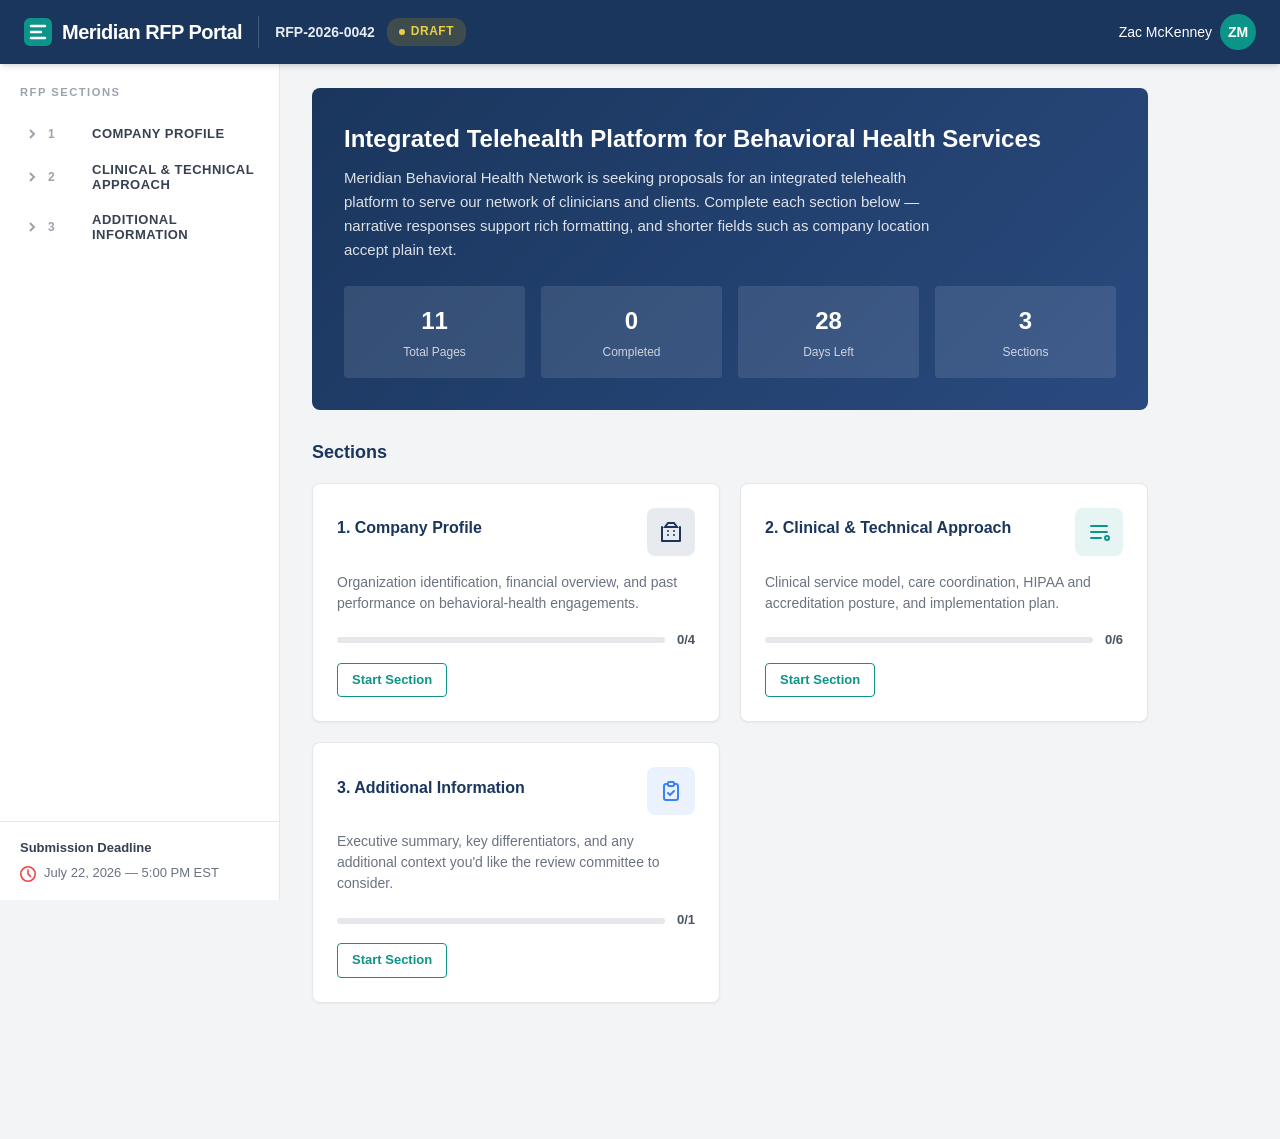
==== commit a5c26f5e: "update to be a representative mental health RFP" ====
--- a/index.html
+++ b/index.html
@@ -3,7 +3,7 @@
 <head>
   <meta charset="UTF-8">
   <meta name="viewport" content="width=device-width, initial-scale=1.0">
-  <title>GovProcure RFP Portal - Dashboard</title>
+  <title>Meridian RFP Portal - Dashboard</title>
   <link rel="stylesheet" href="css/styles.css">
 </head>
 <body data-page-id="dashboard" data-depth="0">
@@ -16,7 +16,7 @@
           <rect width="28" height="28" rx="6" fill="#0d9488"/>
           <path d="M7 8h14M7 14h10M7 20h14" stroke="#fff" stroke-width="2.5" stroke-linecap="round"/>
         </svg>
-        GovProcure
+        Meridian RFP Portal
       </a>
       <div class="header-divider"></div>
       <div class="header-rfp-info">
@@ -29,8 +29,8 @@
     </div>
     <div class="header-right">
       <div class="header-user">
-        <span>Sarah Mitchell</span>
-        <div class="header-avatar">SM</div>
+        <span>Zac McKenney</span>
+        <div class="header-avatar">ZM</div>
       </div>
     </div>
   </header>
@@ -45,7 +45,7 @@
         <strong>Submission Deadline</strong>
         <div class="sidebar-deadline">
           <svg width="16" height="16" viewBox="0 0 16 16" fill="currentColor"><path d="M8 0a8 8 0 100 16A8 8 0 008 0zm0 14.4A6.4 6.4 0 118 1.6a6.4 6.4 0 010 12.8zm.8-6.8V4a.8.8 0 00-1.6 0v4c0 .22.09.43.25.57l2.4 2.4a.8.8 0 001.13-1.13L8.8 7.6z"/></svg>
-          <span>March 31, 2026 — 5:00 PM EST</span>
+          <span>July 22, 2026 — 5:00 PM EST</span>
         </div>
       </div>
     </aside>
@@ -54,8 +54,8 @@
     <main class="main-content">
       <!-- Welcome Banner -->
       <div class="dashboard-welcome">
-        <h2>Enterprise Cloud Migration Services</h2>
-        <p>RFP Response Portal — Complete all required sections below to submit your proposal. All fields marked as required must be filled before submission.</p>
+        <h2>Integrated Telehealth Platform for Behavioral Health Services</h2>
+        <p>Meridian Behavioral Health Network is seeking proposals for an integrated telehealth platform to serve our network of clinicians and clients. Complete each section below — narrative responses support rich formatting, and shorter fields such as company location accept plain text.</p>
         <div class="dashboard-stats">
           <div class="dashboard-stat">
             <div class="dashboard-stat-value">11</div>
@@ -83,13 +83,13 @@
         <div class="dashboard-card">
           <div class="dashboard-card-header">
             <div>
-              <h3>1. Company Overview</h3>
+              <h3>1. Company Profile</h3>
             </div>
             <div class="dashboard-card-icon dashboard-card-icon--navy">
               <svg width="24" height="24" viewBox="0 0 24 24" fill="none" stroke="currentColor" stroke-width="2" stroke-linecap="round"><path d="M3 21h18M3 7v14M21 7v14M9 3h6l3 4H6l3-4zM9 11h.01M9 15h.01M15 11h.01M15 15h.01"/></svg>
             </div>
           </div>
-          <p>Organization details, financial standing, and past performance records.</p>
+          <p>Organization identification, financial overview, and past performance on behavioral-health engagements.</p>
           <div class="dashboard-card-progress">
             <div class="progress-bar-track"><div class="progress-bar-fill" style="width: 0%"></div></div>
             <span>0/4</span>
@@ -101,13 +101,13 @@
         <div class="dashboard-card">
           <div class="dashboard-card-header">
             <div>
-              <h3>2. Technical Approach</h3>
+              <h3>2. Clinical &amp; Technical Approach</h3>
             </div>
             <div class="dashboard-card-icon dashboard-card-icon--teal">
               <svg width="24" height="24" viewBox="0 0 24 24" fill="none" stroke="currentColor" stroke-width="2" stroke-linecap="round"><path d="M4 6h16M4 12h16M4 18h10"/><circle cx="20" cy="18" r="2"/></svg>
             </div>
           </div>
-          <p>Solution architecture, security & compliance frameworks, and implementation timeline.</p>
+          <p>Clinical service model, care coordination, HIPAA and accreditation posture, and implementation plan.</p>
           <div class="dashboard-card-progress">
             <div class="progress-bar-track"><div class="progress-bar-fill" style="width: 0%"></div></div>
             <span>0/6</span>
@@ -119,18 +119,18 @@
         <div class="dashboard-card">
           <div class="dashboard-card-header">
             <div>
-              <h3>3. Edge Cases & Testing</h3>
+              <h3>3. Additional Information</h3>
             </div>
             <div class="dashboard-card-icon dashboard-card-icon--blue">
               <svg width="24" height="24" viewBox="0 0 24 24" fill="none" stroke="currentColor" stroke-width="2" stroke-linecap="round"><path d="M9 5H7a2 2 0 00-2 2v12a2 2 0 002 2h10a2 2 0 002-2V7a2 2 0 00-2-2h-2"/><rect x="9" y="3" width="6" height="4" rx="1"/><path d="M9 14l2 2 4-4"/></svg>
             </div>
           </div>
-          <p>Comprehensive input type testing including dynamic fields, shadow DOM, iframes, and more.</p>
+          <p>Executive summary, key differentiators, and any additional context you'd like the review committee to consider.</p>
           <div class="dashboard-card-progress">
             <div class="progress-bar-track"><div class="progress-bar-fill" style="width: 0%"></div></div>
             <span>0/1</span>
           </div>
-          <a href="pages/section3/edge-cases.html" class="btn btn-outline btn-sm" style="margin-top: 12px;">Start Section</a>
+          <a href="pages/section3/additional-information.html" class="btn btn-outline btn-sm" style="margin-top: 12px;">Start Section</a>
         </div>
       </div>
     </main>
--- a/css/styles.css
+++ b/css/styles.css
@@ -1,5 +1,5 @@
 /* ========================================
-   GovProcure RFP Portal - Styles
+   Meridian RFP Portal - Styles
    ======================================== */
 
 /* Reset & Base */
